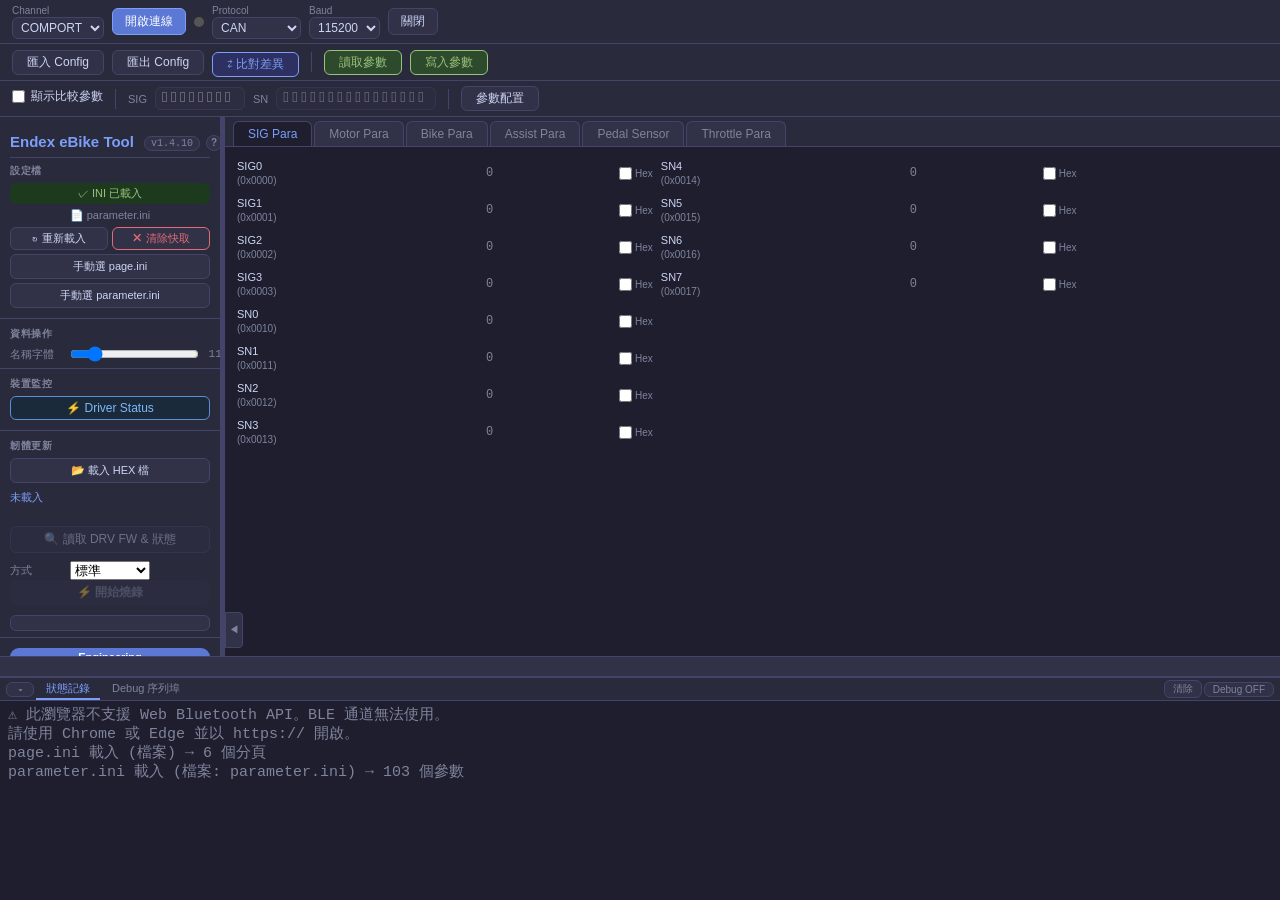
==== index.html @ d6d393eb "v1.4.10：狀態記錄區塊新增收合功能 狀態記錄／Debug 序列埠分頁列最左側新增收合按鈕，可收起整塊記錄區 （進度條 + log 內容）釋放主畫面參數列可視空間，只留 24px 分頁列； 收合狀" ====
<!DOCTYPE html>
<html lang="zh-TW">
<head>
  <meta charset="UTF-8">
  <meta name="viewport" content="width=device-width, initial-scale=1.0">
  <title>Endex eBike Tool</title>
  <link rel="stylesheet" href="style.css">
</head>
<body>

<!-- ── Top bar: serial connection ── -->
<header class="topbar">
  <div class="conn-panel">
    <label class="ctrl-label">Channel
      <select id="selChannel">
        <option value="comport" selected>COMPORT</option>
        <option value="ble">BLE</option>
      </select>
    </label>
    <button id="btnOpen" class="btn btn-primary">開啟連線</button>
    <span id="statusDot" class="status-dot" title="未連接"></span>
    <span id="bleInfo" class="ble-info" style="display:none"></span>

    <label class="ctrl-label">Protocol
      <select id="selProtocol">
        <option value="">-- 請選擇 --</option>
        <option value="UART">UART</option>
        <option value="CAN" selected>CAN</option>
      </select>
    </label>
    <!-- serial-only params: hidden when BLE channel is selected -->
    <div id="serialParams" style="display:contents">
      <label class="ctrl-label">Baud
        <select id="selBaudrate">
          <option value="9600">9600</option>
          <option value="115200" selected>115200</option>
          <option value="460800">460800</option>
        </select>
      </label>
      <label class="ctrl-label" style="display:none">Data
        <select id="selDataBits">
          <option value="8" selected>8</option>
        </select>
      </label>
      <label class="ctrl-label" style="display:none">Stop
        <select id="selStopBits">
          <option value="1" selected>1</option>
          <option value="2">2</option>
        </select>
      </label>
      <label class="ctrl-label" style="display:none">Parity
        <select id="selParity">
          <option value="none" selected>None</option>
          <option value="even">Even</option>
          <option value="odd">Odd</option>
        </select>
      </label>
    </div>
    <button id="btnClose" class="btn">關閉</button>
  </div>
</header>

<!-- ── Action bar ── -->
<div class="actionbar">
  <!-- 第一行 -->
  <div class="actionbar-row">
    <button id="btnImport" class="btn">匯入 Config</button>
    <button id="btnExport" class="btn">匯出 Config</button>
    <button id="btnDiff"   class="btn btn-diff">⇄ 比對差異</button>
    <div class="actionbar-sep"></div>
    <button id="btnRead"  class="btn btn-action">讀取參數</button>
    <button id="btnWrite" class="btn btn-action">寫入參數</button>
  </div>
  <!-- 第二行：工程欄位 -->
  <div class="actionbar-row" id="engSection">
    <div class="ab-para-wrap">
      <label class="chk-label ab-chk">
        <input type="checkbox" id="chkShowPara">
        <span id="showParaLabel">顯示比較參數</span>
      </label>
      <div id="showParaLegend" class="show-para-legend ab-legend-popup">
        <div class="legend-src-row">
          <span class="legend-item legend-para">■ 有勾 副 — 來自 paraList</span>
          <div class="src-row"><span class="src-key legend-para">副</span><span class="src-label">更新來源</span><span id="paraListSrc" class="src-val">—</span></div>
        </div>
        <div class="legend-src-row">
          <span class="legend-item legend-fallback">■ 無勾 主 — fallback hrList</span>
          <div class="src-row"><span class="src-key legend-fallback">主</span><span class="src-label">更新來源</span><span id="hrListSrc" class="src-val">—</span></div>
        </div>
      </div>
    </div>
    <div class="actionbar-sep"></div>
    <span class="ab-field-lbl">SIG</span>
    <input type="text" id="tboxSIG" class="ab-field-input" maxlength="8" spellcheck="false">
    <span class="ab-field-lbl">SN</span>
    <input type="text" id="tboxSN"  class="ab-field-input ab-sn" maxlength="16" spellcheck="false">
    <div class="actionbar-sep"></div>
    <button id="btnConfig" class="btn">參數配置</button>
  </div>
</div>

<!-- ── Main workspace ── -->
<div class="workspace">

  <!-- Sidebar -->
  <aside class="sidebar" id="sidebar">

    <section class="sb-section">
      <div class="app-title sb-app-title">Endex eBike Tool <span id="appVersion" class="version-badge"></span><a href="manual.html" target="_blank" class="manual-link" title="開啟操作說明書">?</a></div>
      <h4 class="sb-title">設定檔</h4>
      <div id="autoLoadStatus" class="auto-status">載入中...</div>
      <div id="paramIniName" class="ini-filename" title="目前載入的 parameter.ini 檔名"></div>
      <div class="btn-row">
        <button id="btnReloadIni"    class="btn btn-block-half" title="重新 fetch + 快取">↻ 重新載入</button>
        <button id="btnClearIniCache" class="btn btn-block-half btn-danger-sm" title="清除 localStorage 快取">✕ 清除快取</button>
      </div>
      <button id="btnLoadPageIni"  class="btn btn-block btn-sm-text">手動選 page.ini</button>
      <button id="btnLoadParamIni" class="btn btn-block btn-sm-text">手動選 parameter.ini</button>
    </section>

    <section class="sb-section">
      <h4 class="sb-title">資料操作</h4>
      <div class="field-row">
        <span class="field-lbl">名稱字體</span>
        <input type="range" id="rngParamFontSize" min="8" max="28" step="1" value="11">
        <span id="paramFontSizeVal" class="field-val">11px</span>
      </div>
    </section>

    <section class="sb-section">
      <h4 class="sb-title">裝置監控</h4>
      <button id="btnDriverStatus" class="btn btn-block btn-monitor" title="即時監控裝置狀態 (CAN only)">⚡ Driver Status</button>
    </section>

    <section class="sb-section" id="burnSection">
      <h4 class="sb-title">韌體更新</h4>
      <button id="btnLoadHex" class="btn btn-block btn-sm-text">📂 載入 HEX 檔</button>
      <div id="hexFileName" class="hex-filename">未載入</div>
      <div id="hexFileInfo" class="hex-fileinfo"></div>
      <button id="btnCheckFw" class="btn btn-block" disabled>🔍 讀取 DRV FW & 狀態</button>
      <div class="field-row">
        <span class="field-lbl">方式</span>
        <select id="selBurnMode">
          <option value="uart">標準</option>
          <option value="blecan">BLE-CAN</option>
        </select>
      </div>
      <div class="field-row" id="bleChunkRow" style="display:none">
        <span class="field-lbl">封包</span>
        <select id="selBleChunk">
          <option value="124" selected>124 bytes</option>
          <option value="248">248 bytes</option>
        </select>
      </div>
      <button id="btnBurn" class="btn btn-block btn-burn" disabled>⚡ 開始燒錄</button>
      <div class="burn-progress-wrap">
        <div id="burnProgressBar" class="burn-progress-fill"></div>
        <span id="burnProgressLabel" class="burn-progress-label"></span>
      </div>
    </section>


    <!-- Production fields — hidden by default (Ctrl+P to show) -->
    <section class="sb-section prod-section" id="prodSection" style="display:none">
      <h4 class="sb-title">生產資訊 (Ctrl+L 隱藏)</h4>
      <div class="field-row"><span class="field-lbl">Place</span>   <input type="text" id="tboxPlace"    maxlength="2"  spellcheck="false" placeholder="XX"></div>
      <div class="field-row"><span class="field-lbl">ToolNo</span>  <input type="text" id="tboxToolNo"   maxlength="2"  spellcheck="false" placeholder="XX"></div>
      <div class="field-row"><span class="field-lbl">Person</span>  <input type="text" id="tboxPerson"   maxlength="1"  spellcheck="false" placeholder="X"></div>
      <div class="field-row"><span class="field-lbl">Date</span>    <input type="text" id="tboxDate"     maxlength="6"  spellcheck="false" placeholder="YYMMDD"></div>
      <div class="field-row"><span class="field-lbl">SerialNo</span><input type="text" id="tboxSerialNo" maxlength="5"  spellcheck="false" placeholder="XXXXX"></div>
    </section>

    <div class="mode-badge" id="modeBadge">Engineering</div>

    <div class="sb-hint">
      Ctrl+E 工程模式<br>
      Ctrl+U 使用者模式<br>
      Ctrl+P 生產資訊<br>
      Ctrl+S 切換SIG編輯<br>
      Ctrl+D Debug模式<br>
    </div>
  </aside>
  <div class="sidebar-resizer" id="sidebarResizer"></div>
  <button id="btnSidebarToggle" class="sb-toggle" title="收合/展開側欄">◀</button>

  <!-- Tab / parameter area -->
  <main class="main-area">
    <div id="emptyHint" class="empty-hint">請先載入 page.ini 與 parameter.ini</div>
    <div id="tabControl" class="tab-control" style="display:none">
      <div id="tabBar"    class="tab-bar"></div>
      <div id="tabPanels" class="tab-panels"></div>
    </div>
  </main>

</div><!-- .workspace -->

<!-- ── Status bar ── -->
<footer class="statusbar">
  <div class="progress-track">
    <div id="progressBar" class="progress-fill"></div>
    <span id="progressLabel" class="progress-label"></span>
  </div>
  <!-- Status/Debug tab bar -->
  <div class="log-tabbar">
    <button id="btnLogToggle" class="btn-tiny" title="收合/展開狀態記錄區塊">▾</button>
    <button class="log-tab active" data-panel="statusLog">狀態記錄</button>
    <button class="log-tab" data-panel="debugPanel">Debug 序列埠</button>
    <span id="debugBadge" class="debug-badge" style="display:none">●</span>
    <span class="log-tab-spacer"></span>
    <button id="btnClearLog" class="btn-tiny" title="清除">清除</button>
    <button id="btnDebugToggle" class="btn-tiny debug-off" title="Ctrl+D">Debug OFF</button>
  </div>
  <!-- Status log -->
  <textarea id="statusLog"  class="status-log active-panel" readonly></textarea>
  <!-- Debug panel -->
  <div      id="debugPanel" class="status-log debug-panel" style="display:none">
    <div id="debugLog" class="debug-log"></div>
  </div>
</footer>

<!-- ══════════════════════════════════════════════════════
     SetBit modal
     ══════════════════════════════════════════════════════ -->
<div id="modalSetBit" class="modal-overlay" style="display:none">
  <div class="modal-box">
    <div class="modal-hdr">
      <span id="setbitTitle">位元設定</span>
      <button class="modal-x" data-close="modalSetBit">×</button>
    </div>
    <div class="modal-body">
      <div id="setbitGrid" class="setbit-grid"></div>
      <div id="setbitPreview" class="setbit-preview">HEX: 0000</div>
    </div>
    <div class="modal-ftr">
      <button id="btnSetbitOK"   class="btn btn-primary">確定</button>
      <button class="btn" data-close="modalSetBit">取消</button>
    </div>
  </div>
</div>

<!-- ══════════════════════════════════════════════════════
     Config editor modal
     ══════════════════════════════════════════════════════ -->
<div id="modalConfig" class="modal-overlay" style="display:none">
  <div class="modal-box modal-xl">
    <div class="modal-hdr">
      <span>參數配置 (parameter.ini)</span>
      <button class="modal-x" data-close="modalConfig">×</button>
    </div>
    <div class="modal-body">
      <div id="configTableWrap" class="cfg-table-wrap">
        <!-- Table injected by JS -->
      </div>
    </div>
    <div class="modal-ftr">
      <button id="btnConfigOK"  class="btn btn-primary">確定 &amp; 儲存</button>
      <button id="btnConfigDel" class="btn btn-danger" >刪除選取行</button>
      <button id="btnConfigAdd" class="btn"            >新增行</button>
      <button class="btn" data-close="modalConfig">取消</button>
    </div>
  </div>
</div>

<!-- ══════════════════════════════════════════════════════
     Diff modal
     ══════════════════════════════════════════════════════ -->
<div id="modalDiff" class="modal-overlay" style="display:none">
  <div class="modal-box modal-xl">
    <div class="modal-hdr">
      <span>比對差異</span>
      <button class="modal-x" data-close="modalDiff">×</button>
    </div>
    <div class="modal-body">
      <!-- Source selectors -->
      <div class="diff-src-row">
        <span class="diff-src-lbl">來源 A：</span>
        <select id="diffSrcA" class="diff-src-sel"></select>
        <span class="diff-vs-sep">vs</span>
        <span class="diff-src-lbl">來源 B：</span>
        <select id="diffSrcB" class="diff-src-sel"></select>
      </div>
      <!-- Summary bar -->
      <div id="diffSummary" class="diff-summary"></div>
      <!-- Filter buttons -->
      <div class="diff-filter-bar">
        <button class="diff-filter active" data-filter="all" >全部</button>
        <button class="diff-filter"        data-filter="diff">僅差異</button>
        <button class="diff-filter"        data-filter="same">僅相同</button>
        <button class="diff-filter"        data-filter="miss">缺少參數</button>
      </div>
      <!-- Table -->
      <div class="cfg-table-wrap" id="diffTableWrap"></div>
    </div>
    <div class="modal-ftr">
      <button id="btnDiffExport" class="btn btn-action">匯出差異報告 (.txt)</button>
      <button class="btn" data-close="modalDiff">關閉</button>
    </div>
  </div>
</div>

<!-- ══════════════════════════════════════════════════════
     Driver Status modal
     ══════════════════════════════════════════════════════ -->
<div id="modalDriverStatus" class="modal-overlay" style="display:none">
  <div class="modal-box modal-xl">
    <div class="modal-hdr">
      <span>Driver Status — 即時監控 <span class="drv-can-badge">CAN only</span></span>
      <div class="drv-hdr-ctrl">
        <label class="chk-label"><input type="checkbox" id="chkPushAssist"><span>助行</span></label>
        <label class="chk-label"><input type="checkbox" id="chkDrvLog"><span>Log 電流</span></label>
        <button id="btnDrvMonitor" class="btn btn-action">▶ 開始監控</button>
        <button class="modal-x" data-close="modalDriverStatus">×</button>
      </div>
    </div>
    <div class="modal-body drv-body">

      <!-- ── 即時數值 ── -->
      <div class="drv-metrics">
        <div class="drv-card"><div class="drv-lbl">Bike Speed</div>    <div id="drvBikeSpeed"     class="drv-val">—</div><div class="drv-unit">km/h</div></div>
        <div class="drv-card"><div class="drv-lbl">Drive Current</div>  <div id="drvDriveCurrent"  class="drv-val">—</div><div class="drv-unit">A</div></div>
        <div class="drv-card"><div class="drv-lbl">Drive Voltage</div>  <div id="drvDriveVoltage" class="drv-val">—</div><div class="drv-unit">V</div></div>
        <div class="drv-card"><div class="drv-lbl">Driver Temp</div>    <div id="drvDriverTemp"    class="drv-val">—</div><div class="drv-unit">°C</div></div>
        <div class="drv-card"><div class="drv-lbl">Motor Temp</div>     <div id="drvMotorTemp"     class="drv-val">—</div><div class="drv-unit">°C</div></div>
        <div class="drv-card"><div class="drv-lbl">Total Assist</div>   <div id="drvTotalAssist"   class="drv-val">—</div><div class="drv-unit">digit</div></div>
        <div class="drv-card"><div class="drv-lbl">Assist Level</div>   <div id="drvAssistLevel"   class="drv-val">—</div><div class="drv-unit">digit</div></div>
        <div class="drv-card"><div class="drv-lbl">Pedal Torque</div>   <div id="drvPedalTorque"   class="drv-val">—</div><div class="drv-unit">Nm</div></div>
        <div class="drv-card"><div class="drv-lbl">Pedal Cadence</div>  <div id="drvPedalCadence"  class="drv-val">—</div><div class="drv-unit">rpm</div></div>
        <div class="drv-card"><div class="drv-lbl">Pedal Power</div>    <div id="drvPedalPower"    class="drv-val">—</div><div class="drv-unit">W</div></div>
        <div class="drv-card"><div class="drv-lbl">Motor Ph.Curr</div>  <div id="drvMotorPhaseCurr" class="drv-val">—</div><div class="drv-unit">A</div></div>
        <div class="drv-card"><div class="drv-lbl">Single Trip</div>    <div id="drvSingleTrip"    class="drv-val">—</div><div class="drv-unit">km</div></div>
        <div class="drv-card"><div class="drv-lbl">Remain Dist</div>    <div id="drvRemainDist"    class="drv-val">—</div><div class="drv-unit">km</div></div>
      </div>

      <!-- ── 暫存器位元 ── -->
      <div class="drv-registers">

        <!-- Fault Register 12-bit -->
        <div class="drv-reg-box">
          <div class="drv-reg-title">Fault Register (12-bit)</div>
          <div id="drvFault">
            <div class="drv-bit-row"><span class="drv-bit-ind"></span><span>bit0  Over Current Protection</span></div>
            <div class="drv-bit-row"><span class="drv-bit-ind"></span><span>bit1  Over Voltage Protection</span></div>
            <div class="drv-bit-row"><span class="drv-bit-ind"></span><span>bit2  Under Voltage Protection</span></div>
            <div class="drv-bit-row"><span class="drv-bit-ind"></span><span>bit3  Opamp Error</span></div>
            <div class="drv-bit-row"><span class="drv-bit-ind"></span><span>bit4  Hall Connection Error</span></div>
            <div class="drv-bit-row"><span class="drv-bit-ind"></span><span>bit5  Phase Line Error</span></div>
            <div class="drv-bit-row"><span class="drv-bit-ind"></span><span>bit6  E-Lock Error</span></div>
            <div class="drv-bit-row"><span class="drv-bit-ind"></span><span>bit7  Cadence Sensor Error</span></div>
            <div class="drv-bit-row"><span class="drv-bit-ind"></span><span>bit8  Torque Sensor Error</span></div>
            <div class="drv-bit-row"><span class="drv-bit-ind"></span><span>bit9  Throttle Error</span></div>
            <div class="drv-bit-row"><span class="drv-bit-ind"></span><span>bit10 Hall Transition Error</span></div>
            <div class="drv-bit-row"><span class="drv-bit-ind"></span><span>bit11 Communication Error</span></div>
          </div>
        </div>

        <!-- DRV Register 5-bit -->
        <div class="drv-reg-box">
          <div class="drv-reg-title">DRV Register (5-bit)</div>
          <div id="drvDRV">
            <div class="drv-bit-row"><span class="drv-bit-ind"></span><span>bit0  Drive Over Temperature</span></div>
            <div class="drv-bit-row"><span class="drv-bit-ind"></span><span>bit1  Motor Over Temperature</span></div>
            <div class="drv-bit-row"><span class="drv-bit-ind"></span><span>bit2  Motor Stuck Error</span></div>
            <div class="drv-bit-row"><span class="drv-bit-ind"></span><span>bit3  Hub Lock Error</span></div>
            <div class="drv-bit-row"><span class="drv-bit-ind"></span><span>bit4  Wheel Sensor Error</span></div>
          </div>
        </div>

        <!-- Status Register 8-bit -->
        <div class="drv-reg-box">
          <div class="drv-reg-title">Drv Status Register (8-bit)</div>
          <div id="drvStatus">
            <div class="drv-bit-row"><span class="drv-bit-ind drv-ok"></span><span>bit0  Drive Initial (0=init 1=Ready)</span></div>
            <div class="drv-bit-row"><span class="drv-bit-ind drv-ok"></span><span>bit1  Motor (0=Stop 1=Running)</span></div>
            <div class="drv-bit-row"><span class="drv-bit-ind"></span><span>bit2  E-Lock (0=Unlock 1=Lock)</span></div>
            <div class="drv-bit-row"><span class="drv-bit-ind drv-ok"></span><span>bit3  Push Assist (0=Off 1=On)</span></div>
            <div class="drv-bit-row"><span class="drv-bit-ind"></span><span>bit4  Lock (0=Unlock 1=Lock)</span></div>
            <div class="drv-bit-row"><span class="drv-bit-ind"></span><span>bit5  Battery Lock (0=Unlock 1=Lock)</span></div>
            <div class="drv-bit-row"><span class="drv-bit-ind drv-ok"></span><span>bit6  Boost (0=Off 1=On)</span></div>
            <div class="drv-bit-row"><span class="drv-bit-ind"></span><span>bit7  Driver Reduction (0=Normal 1=Reduction)</span></div>
          </div>
        </div>

        <!-- Peripheral Register 8-bit -->
        <div class="drv-reg-box">
          <div class="drv-reg-title">Drv Peripheral Register (8-bit)</div>
          <div id="drvPepherial">
            <div class="drv-bit-row"><span class="drv-bit-ind drv-ok"></span><span>bit0  Head Light (0=Off 1=On)</span></div>
            <div class="drv-bit-row"><span class="drv-bit-ind drv-ok"></span><span>bit1  Rear Light (0=Off 1=On)</span></div>
            <div class="drv-bit-row"><span class="drv-bit-ind drv-ok"></span><span>bit2  DR Light (0=Off 1=On)</span></div>
            <div class="drv-bit-row"><span class="drv-bit-ind drv-ok"></span><span>bit3  Break Light (0=Off 1=On)</span></div>
            <div class="drv-bit-row"><span class="drv-bit-ind"></span><span>bit4  —</span></div>
            <div class="drv-bit-row"><span class="drv-bit-ind"></span><span>bit5  Brake (0=Off 1=On)</span></div>
            <div class="drv-bit-row"><span class="drv-bit-ind"></span><span>bit6  —</span></div>
            <div class="drv-bit-row"><span class="drv-bit-ind"></span><span>bit7  Kick Stand (0=Up 1=Down)</span></div>
          </div>
        </div>

      </div><!-- .drv-registers -->
    </div><!-- .modal-body -->
    <div class="modal-ftr">
      <button id="btnDrvLogExport" class="btn btn-action" disabled>⬇ 下載電流 Log (.csv)</button>
      <span id="drvLogCount" class="drv-log-count">0 筆</span>
      <button class="btn" data-close="modalDriverStatus">關閉</button>
    </div>
  </div>
</div>

<div id="sidebarBackdrop" class="sidebar-backdrop"></div>

<script src="js/ini.js"></script>
<script src="js/protocol.js"></script>
<script src="js/serial.js"></script>
<script src="js/ble.js"></script>
<script src="js/ui.js"></script>
<script src="js/app.js"></script>
</body>
</html>
---- style.css ----
/* ── Reset & variables ── */
*, *::before, *::after { box-sizing: border-box; margin: 0; padding: 0; }

:root {
  --bg:        #1e1e2e;
  --bg2:       #2a2a3d;
  --bg3:       #313148;
  --border:    #44446a;
  --accent:    #7c9ef8;
  --accent2:   #5b78d4;
  --danger:    #e06c75;
  --success:   #98c379;
  --warn:      #e5c07b;
  --text:      #cdd6f4;
  --text-dim:  #7f849c;
  --setbit-bg: #252538;
  --radius:    6px;
  --font:      'Segoe UI', 'Microsoft JhengHei', sans-serif;
  --mono:      'Consolas', 'Courier New', monospace;
  --top-h:     44px;
  --action-h:  72px;   /* actionbar: 2 rows × 36px */
  --side-w:    220px;
  --status-h:  220px;
  --param-font-size: 11px;
}

html, body { height: 100%; overflow: hidden; }
body {
  font-family: var(--font);
  font-size: 13px;
  background: var(--bg);
  color: var(--text);
  display: flex;
  flex-direction: column;
}

/* ── Topbar ── */
.topbar {
  height: var(--top-h);
  background: var(--bg2);
  border-bottom: 1px solid var(--border);
  display: flex;
  align-items: center;
  justify-content: space-between;
  padding: 0 12px;
  flex-shrink: 0;
  gap: 8px;
  overflow-x: auto;
}
.conn-panel {
  display: flex;
  align-items: center;
  gap: 8px;
  flex-wrap: nowrap;
}
.ctrl-label {
  display: flex;
  flex-direction: column;
  font-size: 10px;
  color: var(--text-dim);
  line-height: 1.2;
}
.ctrl-label select {
  background: var(--bg3);
  color: var(--text);
  border: 1px solid var(--border);
  border-radius: var(--radius);
  padding: 2px 4px;
  font-size: 12px;
  cursor: pointer;
}
.version-badge {
  font-size: 10px;
  font-weight: 400;
  color: var(--text-dim);
  background: var(--bg3);
  border: 1px solid var(--border);
  border-radius: 8px;
  padding: 1px 6px;
  vertical-align: middle;
  margin-left: 6px;
  font-family: var(--mono);
}
.app-title {
  font-size: 15px;
  font-weight: 600;
  color: var(--accent);
  white-space: nowrap;
  padding-right: 8px;
}
.sb-app-title {
  padding: 2px 0 6px;
  text-align: center;
  border-bottom: 1px solid var(--border);
  margin-bottom: 6px;
}
.manual-link {
  display: inline-flex;
  align-items: center;
  justify-content: center;
  width: 16px;
  height: 16px;
  border-radius: 50%;
  background: var(--bg3);
  border: 1px solid var(--border);
  color: var(--text-dim);
  font-size: 10px;
  font-weight: 700;
  text-decoration: none;
  margin-left: 6px;
  vertical-align: middle;
  line-height: 1;
  transition: background .15s, color .15s;
}
.manual-link:hover {
  background: var(--accent2);
  border-color: var(--accent);
  color: #fff;
}
.status-dot {
  width: 10px; height: 10px;
  border-radius: 50%;
  background: #555;
  flex-shrink: 0;
  transition: background .3s;
}
.status-dot.connected    { background: var(--success); }
.status-dot.disconnected { background: var(--danger); }
.ble-info {
  font-size: 11px;
  color: var(--success);
  background: rgba(152, 195, 121, 0.10);
  border: 1px solid rgba(152, 195, 121, 0.30);
  border-radius: 4px;
  padding: 1px 7px;
  white-space: nowrap;
  font-family: var(--mono);
  letter-spacing: 0.02em;
}

/* ── Action bar ── */
.actionbar {
  background: var(--bg2);
  border-bottom: 1px solid var(--border);
  display: flex;
  flex-direction: column;
  flex-shrink: 0;
}
.actionbar-row {
  height: 36px;
  display: flex;
  align-items: center;
  padding: 0 12px;
  gap: 8px;
  flex-shrink: 0;
}
.actionbar-row + .actionbar-row {
  border-top: 1px solid var(--border);
}
.actionbar .btn { padding: 3px 14px; font-size: 12px; }
.ab-field-lbl {
  font-size: 11px;
  color: var(--text-dim);
  flex-shrink: 0;
}
.ab-field-input {
  background: var(--bg3);
  border: 1px solid var(--border);
  color: #ffffff;
  border-radius: var(--radius);
  padding: 2px 6px;
  font-family: var(--mono);
  font-size: 15px;
  width: 90px;
}
.ab-field-input.ab-sn { width: 160px; }
.ab-field-input:focus { outline: none; border-color: var(--accent); }
.ab-field-input:disabled { opacity: .4; }
.actionbar-sep {
  width: 1px;
  height: 20px;
  background: var(--border);
  flex-shrink: 0;
  margin: 0 4px;
}

/* 顯示比較參數 — actionbar 內的 checkbox + 懸停 popup */
.ab-para-wrap {
  position: relative;
  display: flex;
  align-items: center;
}
.ab-chk { margin: 0; font-size: 12px; }
.ab-legend-popup {
  position: absolute;
  top: calc(100% + 4px);
  left: 0;
  z-index: 50;
  margin: 0;
  white-space: nowrap;
  box-shadow: 0 4px 16px rgba(0,0,0,.4);
  opacity: 0;
  visibility: hidden;
  pointer-events: none;
  transition: opacity 0.18s ease, visibility 0.18s ease;
}
.ab-para-wrap:hover .ab-legend-popup,
.ab-para-wrap:focus-within .ab-legend-popup {
  opacity: 1;
  visibility: visible;
  pointer-events: auto;
}

/* ── Workspace ── */
.workspace {
  display: flex;
  flex: 1;
  overflow: hidden;
}

/* ── Sidebar ── */
.sidebar {
  width: var(--side-w);
  min-width: 140px;
  max-width: 480px;
  flex-shrink: 0;
  background: var(--bg2);
  overflow-y: auto;
  padding: 8px 0;
  display: flex;
  flex-direction: column;
  gap: 2px;
}
.sidebar-resizer {
  width: 5px;
  flex-shrink: 0;
  background: var(--border);
  cursor: col-resize;
  touch-action: none;
  transition: background .15s;
  position: relative;
}
.sidebar-resizer::after {
  content: '';
  position: absolute;
  inset: 0 -6px;
}
.sidebar-resizer:hover,
.sidebar-resizer.resizing {
  background: var(--accent);
}
.sidebar--collapsed {
  width: 0 !important;
  min-width: 0;
  overflow: hidden;
}
.sb-toggle {
  position: fixed;  /* left 由 JS 動態設定（桌機跟隨 sidebar 寬度） */
  top: auto;
  bottom: calc(var(--status-h) + 24px + 8px);  /* 緊貼 statusbar 上方 */
  width: 18px;
  height: 36px;
  background: var(--bg3);
  border: 1px solid var(--border);
  color: var(--text-dim);
  border-radius: 0 4px 4px 0;
  cursor: pointer;
  font-size: 10px;
  display: flex;
  align-items: center;
  justify-content: center;
  z-index: 10;
  padding: 0;
}
body.log-collapsed .sb-toggle {
  bottom: calc(24px + 8px);  /* 狀態記錄收合時，statusbar 只剩 24px */
}
.sb-toggle:hover { color: var(--accent); }
.sb-section {
  padding: 6px 10px;
  border-bottom: 1px solid var(--border);
}
.sb-title {
  font-size: 10px;
  text-transform: uppercase;
  letter-spacing: .06em;
  color: var(--text-dim);
  margin-bottom: 5px;
}
.chk-label {
  display: flex;
  align-items: center;
  gap: 6px;
  margin-bottom: 5px;
  cursor: pointer;
  font-size: 12px;
}
.field-row {
  display: flex;
  align-items: center;
  gap: 4px;
  margin-top: 4px;
}
.field-lbl {
  font-size: 11px;
  color: var(--text-dim);
  width: 56px;
  flex-shrink: 0;
}
.field-row input {
  flex: 1;
  background: var(--bg3);
  border: 1px solid var(--border);
  color: var(--text);
  border-radius: var(--radius);
  padding: 2px 5px;
  font-family: var(--mono);
  font-size: 12px;
}
.field-row input:focus { outline: none; border-color: var(--accent); }
.field-row input:disabled { opacity: .4; }
.field-row input[type="range"] {
  background: none;
  border: none;
  padding: 0;
  cursor: pointer;
}
.field-val {
  font-family: var(--mono);
  font-size: 11px;
  color: var(--text-dim);
  width: 32px;
  text-align: right;
  flex-shrink: 0;
}

.mode-badge {
  margin: 8px 10px 0;
  padding: 3px 8px;
  border-radius: 12px;
  font-size: 11px;
  font-weight: 600;
  text-align: center;
  background: var(--accent2);
  color: #fff;
}
.mode-badge.user-mode { background: #6b8fa3; }

.sb-hint {
  padding: 6px 10px;
  font-size: 10px;
  color: var(--text-dim);
  line-height: 1.7;
}

/* ── Main area ── */
.main-area {
  flex: 1;
  overflow: hidden;
  display: flex;
  flex-direction: column;
}
.empty-hint {
  flex: 1;
  display: flex;
  align-items: center;
  justify-content: center;
  color: var(--text-dim);
  font-size: 15px;
}

/* ── Tab control ── */
.tab-control { display: flex; flex-direction: column; flex: 1; overflow: hidden; }
.tab-bar {
  display: flex;
  flex-wrap: nowrap;
  overflow-x: auto;
  background: var(--bg2);
  border-bottom: 1px solid var(--border);
  flex-shrink: 0;
  padding: 4px 8px 0;
  gap: 2px;
}
.tab-btn {
  background: var(--bg3);
  border: 1px solid var(--border);
  border-bottom: none;
  color: var(--text-dim);
  padding: 5px 14px;
  border-radius: var(--radius) var(--radius) 0 0;
  cursor: pointer;
  font-size: 12px;
  white-space: nowrap;
  transition: background .15s, color .15s;
}
.tab-btn:hover  { background: var(--bg); color: var(--text); }
.tab-btn.active { background: var(--bg); color: var(--accent); border-bottom-color: var(--bg); }

.tab-panels { flex: 1; overflow: auto; background: var(--bg); }
.tab-panel   { display: none; padding: 8px; }
.tab-panel.active { display: flex; flex-wrap: wrap; align-content: flex-start; gap: 0 0; }

/* ── Parameter row ── */
.param-col {
  display: flex;
  flex-direction: column;
  gap: 1px;
  min-width: 410px;
  flex-shrink: 0;
}
.param-row {
  display: flex;
  align-items: center;
  padding: 2px 4px;
  border-radius: 3px;
  gap: 4px;
  min-height: 36px;
}
.param-row:hover { background: var(--bg3); }

.param-name {
  width: 240px;
  flex-shrink: 0;
  cursor: default;
  display: flex;
  flex-direction: column;
  justify-content: center;
  overflow: hidden;
}
.param-name-text {
  font-size: var(--param-font-size);
  overflow: hidden;
  text-overflow: ellipsis;
  white-space: nowrap;
  line-height: 1.3;
}
.param-addr {
  font-size: calc(var(--param-font-size) - 1px);
  color: var(--text-dim);
  white-space: nowrap;
  line-height: 1.3;
}
.param-name.setbit-name { cursor: pointer; }
.param-name.setbit-name .param-name-text {
  color: var(--accent);
  text-decoration: underline dotted;
}
.param-name.setbit-name:hover .param-name-text { color: #fff; }

.param-val-wrap {
  width: 60px;
  flex-shrink: 0;
}
.param-val-wrap input[type="text"] {
  width: 100%;
  background: var(--bg2);
  border: 1px solid var(--border);
  color: var(--text);
  border-radius: var(--radius);
  padding: 1px 5px;
  font-family: var(--mono);
  font-size: 16px;
}
.param-val-wrap input[type="text"]:focus { outline: none; border-color: var(--accent); }
.param-val-wrap input[type="text"].out-of-range { border-color: var(--danger); }

/* showPara 來源標記 */
.val-from-para     { color: var(--accent) !important; }
.val-from-fallback { color: var(--text-dim) !important; }

.show-para-legend {
  display: flex;
  flex-direction: column;
  gap: 2px;
  margin-bottom: 6px;
  padding: 4px 6px;
  background: var(--bg3);
  border-radius: var(--radius);
  border: 1px solid var(--border);
}
.legend-item {
  font-size: 11px;
  line-height: 1.4;
}
.legend-para     { color: var(--accent); }
.legend-fallback { color: var(--text-dim); }
.legend-src-row {
  display: flex;
  flex-direction: column;
  gap: 1px;
  margin-bottom: 3px;
}
.legend-src-row:last-child { margin-bottom: 0; }
.src-row {
  display: flex;
  align-items: center;
  gap: 4px;
  font-size: 11px;
  padding-left: 10px;
}
.src-key   { font-weight: 700; width: 14px; flex-shrink: 0; }
.src-label { color: var(--text-dim); flex-shrink: 0; }
.src-val   { color: var(--text); }
.param-val-wrap span.readonly-val {
  display: block;
  font-family: var(--mono);
  font-size: 12px;
  padding: 1px 5px;
  color: var(--text-dim);
}

.param-unit {
  width: 70px;
  font-size: 11px;
  color: var(--text-dim);
  overflow: hidden;
  text-overflow: ellipsis;
  flex-shrink: 0;
}
.hex-chk-wrap {
  display: flex;
  align-items: center;
  gap: 3px;
  font-size: 10px;
  color: var(--text-dim);
  white-space: nowrap;
}
.hex-chk-wrap input[type="checkbox"] { cursor: pointer; }

/* ── Buttons ── */
.btn {
  background: var(--bg3);
  border: 1px solid var(--border);
  color: var(--text);
  border-radius: var(--radius);
  padding: 4px 12px;
  font-size: 12px;
  cursor: pointer;
  transition: background .15s;
  white-space: nowrap;
}
.btn:hover     { background: var(--border); }
.btn:disabled  { opacity: .4; cursor: not-allowed; }
.btn-primary   { background: var(--accent2); border-color: var(--accent); color: #fff; }
.btn-primary:hover { background: var(--accent); }
.btn-danger    { background: #7a3040; border-color: var(--danger); color: var(--danger); }
.btn-danger:hover  { background: var(--danger); color: #fff; }
.btn-action    { background: #2d4a2d; border-color: var(--success); color: var(--success); }
.btn-action:hover  { background: var(--success); color: #111; }
.btn-block     { width: 100%; margin-bottom: 4px; }

/* ── Status bar ── */
.statusbar {
  height: calc(var(--status-h) + 24px);  /* +24px for log-tabbar */
  background: var(--bg2);
  border-top: 1px solid var(--border);
  display: flex;
  flex-direction: column;
  flex-shrink: 0;
}
.statusbar.collapsed {
  height: 24px;  /* 只留 log-tabbar */
}
.statusbar.collapsed .progress-track,
.statusbar.collapsed .status-log {
  display: none;
}
.progress-track {
  height: 20px;
  background: var(--bg3);
  position: relative;
  overflow: hidden;
  border-bottom: 1px solid var(--border);
}
.progress-fill {
  height: 100%;
  width: 0%;
  background: var(--accent2);
  transition: width .15s ease;
}
.progress-label {
  position: absolute;
  inset: 0;
  display: flex;
  align-items: center;
  justify-content: center;
  font-size: 11px;
  color: #fff;
  pointer-events: none;
}
.status-log {
  flex: 1;
  background: var(--bg);
  color: var(--text-dim);
  border: none;
  resize: none;
  padding: 4px 8px;
  font-family: var(--mono);
  font-size: 15px;
  outline: none;
}

/* ── Modal ── */
.modal-overlay {
  position: fixed; inset: 0;
  background: rgba(0,0,0,.65);
  display: flex;
  align-items: center;
  justify-content: center;
  z-index: 1000;
}
.modal-box {
  background: var(--bg2);
  border: 1px solid var(--border);
  border-radius: var(--radius);
  min-width: 340px;
  max-width: 96vw;
  max-height: 90vh;
  display: flex;
  flex-direction: column;
  box-shadow: 0 8px 32px rgba(0,0,0,.5);
}
.modal-xl { width: min(1200px, 95vw); }
.modal-hdr {
  display: flex;
  align-items: center;
  justify-content: space-between;
  padding: 10px 14px;
  border-bottom: 1px solid var(--border);
  font-weight: 600;
}
.modal-x {
  background: none;
  border: none;
  color: var(--text-dim);
  font-size: 18px;
  cursor: pointer;
  line-height: 1;
  padding: 0 4px;
}
.modal-x:hover { color: var(--danger); }
.modal-body {
  flex: 1;
  overflow: auto;
  padding: 12px 14px;
}
.modal-ftr {
  display: flex;
  gap: 8px;
  padding: 10px 14px;
  border-top: 1px solid var(--border);
  justify-content: flex-end;
}

/* ── SetBit modal ── */
.setbit-grid {
  display: grid;
  grid-template-columns: repeat(2, 1fr);
  gap: 4px 16px;
}
.setbit-row {
  display: flex;
  align-items: center;
  gap: 8px;
  padding: 2px 4px;
  border-radius: 3px;
}
.setbit-row:hover { background: var(--bg3); }
.setbit-row input[type="checkbox"] { cursor: pointer; width: 14px; height: 14px; }
.setbit-row label {
  font-size: 12px;
  font-family: var(--mono);
  cursor: pointer;
  flex: 1;
}
.setbit-preview {
  margin-top: 10px;
  text-align: center;
  font-family: var(--mono);
  font-size: 13px;
  color: var(--accent);
  padding: 4px;
  background: var(--bg3);
  border-radius: var(--radius);
}

/* ── Config editor table ── */
.cfg-table-wrap { overflow: auto; }
.cfg-table {
  border-collapse: collapse;
  font-size: 12px;
  white-space: nowrap;
  width: 100%;
}
.cfg-table th {
  background: var(--bg3);
  border: 1px solid var(--border);
  padding: 5px 8px;
  text-align: left;
  position: sticky;
  top: 0;
  z-index: 1;
  font-size: 11px;
  color: var(--text-dim);
  text-transform: uppercase;
  letter-spacing: .04em;
}
.cfg-table td {
  border: 1px solid var(--border);
  padding: 2px 2px;
}
.cfg-table tr:hover td { background: var(--bg3); }
.cfg-table tr.selected td { background: #2d3a5a; }
.cfg-table td input {
  background: transparent;
  border: none;
  color: var(--text);
  font-family: var(--mono);
  font-size: 12px;
  width: 100%;
  padding: 1px 5px;
  outline: none;
}
.cfg-table td input:focus {
  background: var(--bg3);
  border-radius: 2px;
}
.cfg-table td input.err { background: #5a1a1a; color: var(--danger); }
.cfg-table td.readonly-col { color: var(--text-dim); padding: 3px 8px; }

/* ── Diff feature ── */
.btn-diff {
  background: #2d3060;
  border-color: #7c9ef8;
  color: #7c9ef8;
  margin-top: 4px;
}
.btn-diff:hover { background: #3a3e8a; color: #fff; }

/* diff source selectors */
.diff-src-row {
  display: flex;
  align-items: center;
  gap: 8px;
  padding: 8px 10px;
  background: var(--bg3);
  border-radius: var(--radius);
  margin-bottom: 10px;
}
.diff-src-lbl { color: var(--text-dim); font-size: 12px; white-space: nowrap; }
.diff-src-sel {
  flex: 1;
  background: var(--bg2);
  color: var(--text);
  border: 1px solid var(--border);
  border-radius: var(--radius);
  padding: 4px 8px;
  font-size: 12px;
  font-family: var(--font);
  cursor: pointer;
}
.diff-src-sel:focus { outline: none; border-color: var(--accent); }
.diff-src-sel option:disabled { color: var(--text-dim); }
.diff-vs-sep {
  color: var(--accent);
  font-weight: bold;
  font-size: 13px;
  padding: 0 4px;
}

.diff-summary {
  display: flex;
  gap: 16px;
  padding: 8px 0 10px;
  font-size: 13px;
  flex-wrap: wrap;
}
.diff-chip {
  padding: 3px 12px;
  border-radius: 12px;
  font-weight: 600;
  font-size: 12px;
}
.diff-chip.diff { background: #4a1a1a; color: var(--danger); }
.diff-chip.same { background: #1a3a1a; color: var(--success); }
.diff-chip.miss { background: #3a2e0a; color: var(--warn); }
.diff-chip.total{ background: var(--bg3); color: var(--text); }

.diff-filter-bar {
  display: flex;
  gap: 6px;
  margin-bottom: 8px;
}
.diff-filter {
  background: var(--bg3);
  border: 1px solid var(--border);
  color: var(--text-dim);
  border-radius: var(--radius);
  padding: 3px 12px;
  font-size: 11px;
  cursor: pointer;
}
.diff-filter:hover  { background: var(--border); color: var(--text); }
.diff-filter.active { background: var(--accent2); border-color: var(--accent); color: #fff; }

/* diff table extends cfg-table */
.diff-table tr.row-diff td { background: #2a1010; }
.diff-table tr.row-same td { background: transparent; }
.diff-table tr.row-miss td { background: #2a1e00; color: var(--warn); }
.diff-table tr.row-diff:hover td { background: #3a1414; }
.diff-table tr.row-same:hover td { background: var(--bg3); }
.diff-table .col-diff-val { color: var(--danger); font-weight: 600; }
.diff-table .col-same-val { color: var(--success); }
.diff-table .col-delta    { font-family: var(--mono); font-size: 11px; }
.diff-table .col-delta.pos { color: #e5c07b; }
.diff-table .col-delta.neg { color: #61afef; }

/* ── Driver Status button ── */
.btn-monitor { background: #1a2a3a; border-color: #5b8fd4; color: #7cb8f8; }
.btn-monitor:hover { background: #253a50; color: #a8d4ff; }

/* ── Driver Status modal ── */
.drv-can-badge {
  font-size: 10px; font-weight: 400; font-family: var(--mono);
  background: #2a1a3a; color: #b07af8; border: 1px solid #7a4ab8;
  border-radius: 8px; padding: 1px 7px; margin-left: 8px; vertical-align: middle;
}
.drv-hdr-ctrl { display: flex; align-items: center; gap: 10px; }

.drv-body { display: flex; flex-direction: column; gap: 10px; overflow-y: auto; max-height: calc(90vh - 120px); }

/* Metrics grid */
.drv-metrics {
  display: grid;
  grid-template-columns: repeat(auto-fill, minmax(110px, 1fr));
  gap: 6px;
}
.drv-card {
  background: var(--bg3); border: 1px solid var(--border);
  border-radius: var(--radius); padding: 8px 10px; text-align: center;
}
.drv-lbl  { font-size: 10px; color: var(--text-dim); margin-bottom: 2px; }
.drv-val  { font-size: 18px; font-family: var(--mono); font-weight: bold; color: var(--accent); line-height: 1.2; }
.drv-unit { font-size: 10px; color: var(--text-dim); margin-top: 2px; }

/* Register bit panels */
.drv-registers { display: grid; grid-template-columns: 1fr 1fr; gap: 8px; }
.drv-reg-box {
  background: var(--bg3); border: 1px solid var(--border);
  border-radius: var(--radius); padding: 8px 10px;
}
.drv-reg-title {
  font-size: 11px; font-weight: bold; color: var(--accent);
  border-bottom: 1px solid var(--border); padding-bottom: 4px; margin-bottom: 6px;
}
.drv-bit-row {
  display: flex; align-items: center; gap: 8px;
  padding: 2px 0; font-size: 11px; font-family: var(--mono); color: var(--text-dim);
}
.drv-bit-ind {
  width: 10px; height: 10px; border-radius: 50%; flex-shrink: 0;
  background: var(--bg2); border: 1px solid var(--border);
  transition: background 0.15s, box-shadow 0.15s;
}
/* Fault / DRV: red when bit = 1 */
#drvFault .drv-bit-ind.on,
#drvDRV   .drv-bit-ind.on {
  background: var(--danger);
  box-shadow: 0 0 5px rgba(224,108,117,0.6);
  border-color: var(--danger);
}
/* Status / Peripheral default: accent when on */
#drvStatus   .drv-bit-ind.on,
#drvPepherial .drv-bit-ind.on {
  background: var(--accent);
  box-shadow: 0 0 5px rgba(124,158,248,0.5);
  border-color: var(--accent);
}
/* drv-ok bits use green */
#drvStatus .drv-bit-ind.drv-ok.on,
#drvPepherial .drv-bit-ind.drv-ok.on {
  background: var(--success);
  box-shadow: 0 0 5px rgba(152,195,121,0.6);
  border-color: var(--success);
}

.drv-log-count {
  font-size: 12px;
  font-family: var(--mono);
  color: var(--text-dim);
  margin-right: auto;
}

/* ── Auto-load status ── */
.auto-status {
  font-size: 11px;
  padding: 3px 6px;
  border-radius: var(--radius);
  margin-bottom: 5px;
  text-align: center;
}
.auto-status.ok   { background: #1e3a1e; color: var(--success); }
.auto-status.warn { background: #3a2a10; color: var(--warn); }

.ini-filename {
  font-size: 11px;
  padding: 0 2px;
  margin-bottom: 5px;
  text-align: center;
  color: var(--text-dim);
  overflow: hidden;
  text-overflow: ellipsis;
  white-space: nowrap;
}

.btn-row {
  display: flex;
  gap: 4px;
  margin-bottom: 4px;
}
.btn-block-half {
  flex: 1;
  padding: 3px 6px;
  font-size: 11px;
}
.btn-danger-sm {
  border-color: var(--danger);
  color: var(--danger);
}
.btn-danger-sm:hover { background: var(--danger); color: #111; }
.btn-sm-text { font-size: 11px; }

/* ── Mobile (≤ 768px) ── */
@media (max-width: 768px) {
  :root { --status-h: 120px; }

  /* Action bar: 每行改為水平捲動，避免右側被裁 */
  .actionbar-row {
    overflow-x: auto;
    overflow-y: hidden;
    -webkit-overflow-scrolling: touch;
    scrollbar-width: none;       /* Firefox */
  }
  .actionbar-row::-webkit-scrollbar { display: none; }  /* Chrome/Safari */
  .actionbar .btn { padding: 4px 10px; }

  /* Sidebar: slide-in overlay drawer (actionbar 以下、statusbar 以上) */
  .sidebar {
    position: fixed;
    top: calc(var(--top-h) + var(--action-h));
    left: 0;
    bottom: calc(var(--status-h) + 24px);  /* 讓出 statusbar 空間 */
    z-index: 300;
    min-width: 0 !important;
    max-width: none;
    width: min(82vw, 300px) !important;
    overflow-y: auto;
    overflow-x: hidden;
    transition: transform 0.25s ease;
    transform: translateX(0);
  }
  .sidebar--collapsed {
    transform: translateX(-100%) !important;
    width: min(82vw, 300px) !important;  /* override base width:0 */
    overflow-y: hidden !important;
  }

  /* Resizer: 手機版隱藏拖拉條 */
  .sidebar-resizer {
    width: 0;
    background: transparent !important;
    cursor: default;
    pointer-events: none;
  }
  .sidebar-resizer:hover,
  .sidebar-resizer.resizing { background: transparent !important; }

  /* Floating toggle button — 已移至 resizer 外部，直接 position:fixed */
  .sb-toggle {
    left: 0 !important;  /* 蓋過 JS inline style */
    z-index: 301;
    width: 40px;
    height: 56px;
    font-size: 16px;
    border-radius: 0 8px 8px 0;
    box-shadow: 2px 2px 10px rgba(0,0,0,.6);
    opacity: 0.45;
  }
  .sb-toggle:hover,
  .sb-toggle:active { opacity: 1; }

  /* Sidebar backdrop */
  .sidebar-backdrop {
    display: none;
    position: fixed;
    top: calc(var(--top-h) + var(--action-h));
    left: 0;
    right: 0;
    bottom: calc(var(--status-h) + 24px);
    background: rgba(0,0,0,.55);
    z-index: 299;
  }
  .sidebar-backdrop.active { display: block; }

  /* Status bar: shorter */
  .statusbar { height: calc(120px + 24px); }

  /* Tab bar: 加高，方便觸控 */
  .tab-bar { padding: 6px 8px 0; gap: 4px; }
  .tab-btn  { padding: 10px 16px; font-size: 14px; }

  /* 參數列: 加高，方便觸控 */
  .param-row { min-height: 48px; padding: 4px 6px; }
  .param-val-wrap input[type="text"] { font-size: 14px; padding: 3px 6px; }
  .param-name-text { font-size: 13px; }
  .param-addr     { font-size: 12px; }
  .param-unit { font-size: 13px; }
  .hex-chk-wrap { font-size: 12px; gap: 4px; }
  .hex-chk-wrap input[type="checkbox"] { width: 16px; height: 16px; }

  /* Parameter columns */
  .param-col  { min-width: 340px; }
  .param-name { width: 190px; }

  /* Modals: full viewport width */
  .modal-box  { max-width: 99vw; max-height: 95vh; }
  .modal-xl   { width: 99vw; }
  .modal-body { padding: 8px; }
  .modal-ftr  { flex-wrap: wrap; gap: 6px; padding: 8px 10px; }

  /* Driver Status: single-column register panels */
  .drv-registers { grid-template-columns: 1fr; }
  .drv-metrics   { grid-template-columns: repeat(auto-fill, minmax(90px, 1fr)); }
}

/* scrollbar */
::-webkit-scrollbar { width: 6px; height: 6px; }
::-webkit-scrollbar-track { background: var(--bg2); }
::-webkit-scrollbar-thumb { background: var(--border); border-radius: 3px; }
::-webkit-scrollbar-thumb:hover { background: #66669a; }

/* ── Log / Debug tab bar ── */
.log-tabbar {
  display: flex;
  align-items: center;
  background: var(--bg2);
  border-top: 1px solid var(--border);
  border-bottom: 1px solid var(--border);
  height: 24px;
  padding: 0 6px;
  gap: 2px;
  flex-shrink: 0;
}
.log-tab {
  background: none;
  border: none;
  color: var(--text-dim);
  font-size: 11px;
  padding: 2px 10px;
  cursor: pointer;
  border-bottom: 2px solid transparent;
  transition: color .15s;
}
.log-tab:hover  { color: var(--text); }
.log-tab.active { color: var(--accent); border-bottom-color: var(--accent); }
.log-tab-spacer { flex: 1; }

.debug-badge {
  font-size: 10px;
  color: var(--danger);
  animation: blink 1s infinite;
}
@keyframes blink { 0%,100%{opacity:1} 50%{opacity:0} }

.btn-tiny {
  background: var(--bg3);
  border: 1px solid var(--border);
  color: var(--text-dim);
  border-radius: var(--radius);
  padding: 1px 8px;
  font-size: 10px;
  cursor: pointer;
}
.btn-tiny:hover { background: var(--border); color: var(--text); }
.btn-tiny.debug-on  { border-color: var(--success); color: var(--success); }
.btn-tiny.debug-off { border-color: var(--border);  color: var(--text-dim); }
#btnLogToggle { min-width: 28px; text-align: center; }

/* ── Debug panel ── */
.debug-panel {
  overflow-y: auto;
  padding: 4px 6px;
}
.debug-log {
  display: flex;
  flex-direction: column;
  gap: 1px;
  font-family: var(--mono);
  font-size: 11px;
}
.debug-row {
  display: flex;
  align-items: baseline;
  gap: 8px;
  padding: 1px 2px;
  border-radius: 2px;
  line-height: 1.5;
}
.debug-row:hover { background: var(--bg3); }
.debug-ts   { color: var(--text-dim); width: 90px; flex-shrink: 0; font-size: 10px; }
.debug-dir  { width: 28px; flex-shrink: 0; font-weight: 700; font-size: 11px; }
.debug-dir.tx { color: #7c9ef8; }
.debug-dir.rx { color: #98c379; }
.debug-len  { color: var(--text-dim); width: 40px; flex-shrink: 0; font-size: 10px; text-align: right; }
.debug-hex  { flex: 1; word-break: break-all; letter-spacing: .04em; }
.debug-ascii {
  color: var(--text-dim);
  font-size: 10px;
  min-width: 80px;
  white-space: nowrap;
}

/* ── Burn / Firmware Update ── */
.btn-burn {
  background: linear-gradient(135deg, #c0392b, #e74c3c);
  color: #fff;
  font-weight: 600;
  border: none;
}
.btn-burn:hover:not(:disabled) {
  background: linear-gradient(135deg, #e74c3c, #ff6b6b);
}
.btn-burn:disabled {
  background: var(--bg3);
  color: var(--text-dim);
  cursor: not-allowed;
}
.btn-burn-stop {
  background: linear-gradient(135deg, #555, #777) !important;
  color: #fff !important;
}
.btn-burn-stop:hover:not(:disabled) {
  background: linear-gradient(135deg, #666, #999) !important;
}
.hex-filename {
  font-size: 11px;
  font-family: var(--mono);
  color: var(--accent);
  white-space: nowrap;
  overflow: hidden;
  text-overflow: ellipsis;
  margin: 3px 0 1px;
}
.hex-fileinfo {
  font-size: 10px;
  color: var(--text-dim);
  margin-bottom: 6px;
  min-height: 14px;
}
.burn-progress-wrap {
  position: relative;
  height: 16px;
  background: var(--bg3);
  border: 1px solid var(--border);
  border-radius: var(--radius);
  margin-top: 6px;
  overflow: hidden;
}
.burn-progress-fill {
  height: 100%;
  width: 0%;
  background: linear-gradient(90deg, #c0392b, #e74c3c);
  transition: width .25s;
}
.burn-progress-label {
  position: absolute;
  inset: 0;
  display: flex;
  align-items: center;
  justify-content: center;
  font-size: 10px;
  font-family: var(--mono);
  color: #fff;
  pointer-events: none;
  text-shadow: 0 0 3px #000;
}
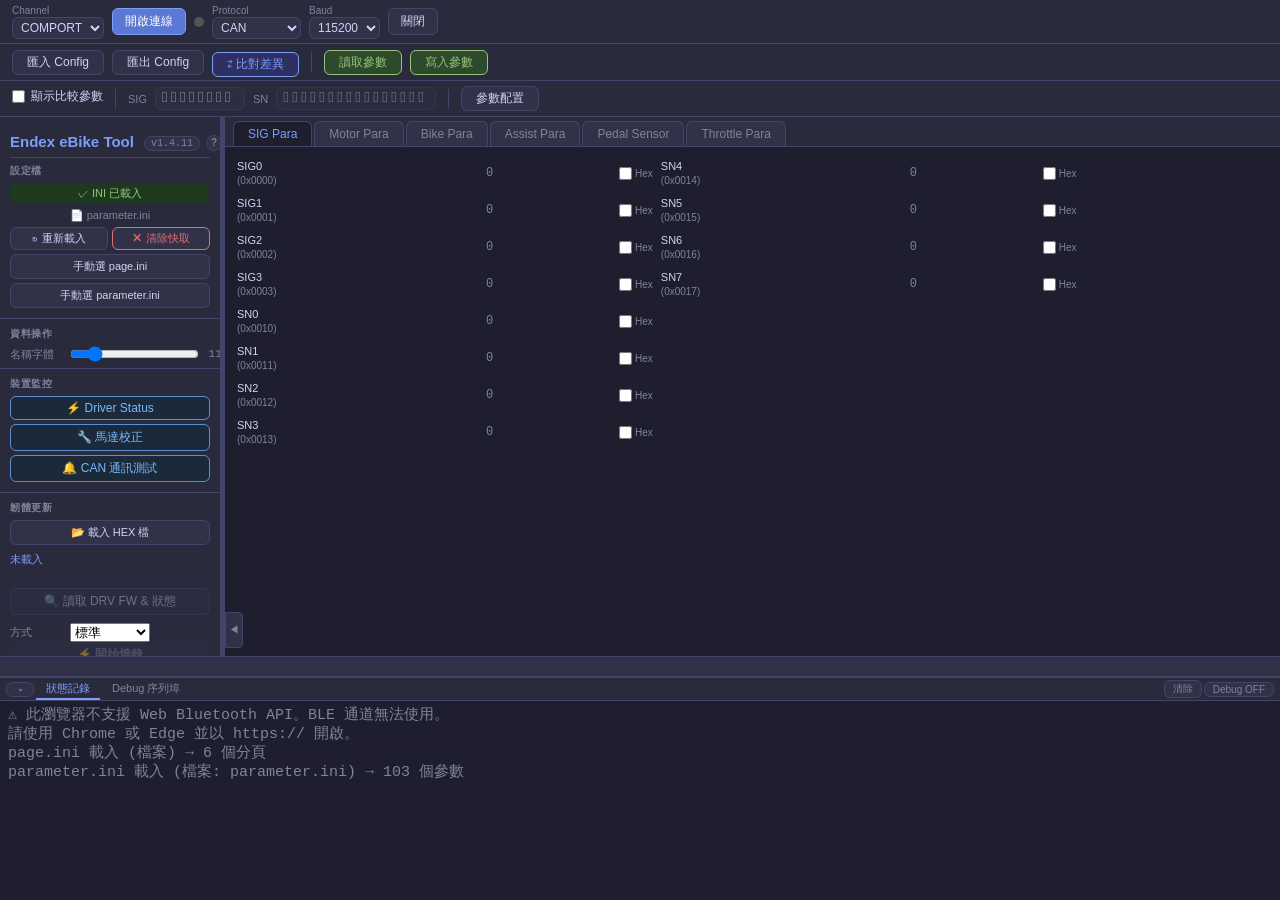
==== commit d161cb7e: "v1.4.11：新增馬達校正功能與 CAN 通訊測試按鈕 側欄「裝置監控」新增「馬達校正」（CAN only），對應桌面版工具的校正流程： 送出啟動觸發與校正指令後每約 590ms 輪詢一次進度，顯示" ====
--- a/index.html
+++ b/index.html
@@ -130,6 +130,8 @@
     <section class="sb-section">
       <h4 class="sb-title">裝置監控</h4>
       <button id="btnDriverStatus" class="btn btn-block btn-monitor" title="即時監控裝置狀態 (CAN only)">⚡ Driver Status</button>
+      <button id="btnCalibrate" class="btn btn-block btn-monitor" title="馬達校正流程 (CAN only)">🔧 馬達校正</button>
+      <button id="btnCalTrigger" class="btn btn-block btn-monitor" title="單獨送出觸發訊框 CAN ID 0x141030FF，不執行校正握手與輪詢流程 (CAN only)">🔔 CAN 通訊測試</button>
     </section>
 
     <section class="sb-section" id="burnSection">
@@ -405,6 +407,30 @@
   </div>
 </div>
 
+<!-- ══════════════════════════════════════════════════════
+     Motor Calibration modal
+     ══════════════════════════════════════════════════════ -->
+<div id="modalCalibrate" class="modal-overlay" style="display:none">
+  <div class="modal-box">
+    <div class="modal-hdr">
+      <span>馬達校正 <span class="drv-can-badge">CAN only</span></span>
+      <button class="modal-x" data-close="modalCalibrate">×</button>
+    </div>
+    <div class="modal-body">
+      <p class="cal-desc">啟動控制器的馬達校正程序，過程約需 30～40 秒，進行中請勿關閉序列埠或拔除連線。</p>
+      <button id="btnCalStart" class="btn btn-action btn-block">▶ 開始校正</button>
+      <div class="cal-progress-wrap">
+        <div id="calProgressBar" class="cal-progress-fill"></div>
+        <span id="calProgressLabel" class="cal-progress-label"></span>
+      </div>
+      <textarea id="calLog" class="cal-log" readonly></textarea>
+    </div>
+    <div class="modal-ftr">
+      <button class="btn" data-close="modalCalibrate">關閉</button>
+    </div>
+  </div>
+</div>
+
 <div id="sidebarBackdrop" class="sidebar-backdrop"></div>
 
 <script src="js/ini.js"></script>
--- a/style.css
+++ b/style.css
@@ -1184,3 +1184,52 @@
   pointer-events: none;
   text-shadow: 0 0 3px #000;
 }
+
+/* ── Motor Calibration ── */
+.cal-desc {
+  font-size: 12px;
+  color: var(--text-dim);
+  margin: 0 0 10px;
+  line-height: 1.5;
+}
+.cal-progress-wrap {
+  position: relative;
+  height: 18px;
+  background: var(--bg3);
+  border: 1px solid var(--border);
+  border-radius: var(--radius);
+  margin-top: 10px;
+  overflow: hidden;
+}
+.cal-progress-fill {
+  height: 100%;
+  width: 0%;
+  background: linear-gradient(90deg, #1a2a3a, #5b8fd4);
+  transition: width .25s;
+}
+.cal-progress-label {
+  position: absolute;
+  inset: 0;
+  display: flex;
+  align-items: center;
+  justify-content: center;
+  font-size: 11px;
+  font-family: var(--mono);
+  color: #fff;
+  pointer-events: none;
+  text-shadow: 0 0 3px #000;
+}
+.cal-log {
+  width: 100%;
+  height: 160px;
+  margin-top: 10px;
+  background: var(--bg);
+  color: var(--text-dim);
+  border: 1px solid var(--border);
+  border-radius: var(--radius);
+  resize: none;
+  padding: 6px 8px;
+  font-family: var(--mono);
+  font-size: 12px;
+  outline: none;
+}
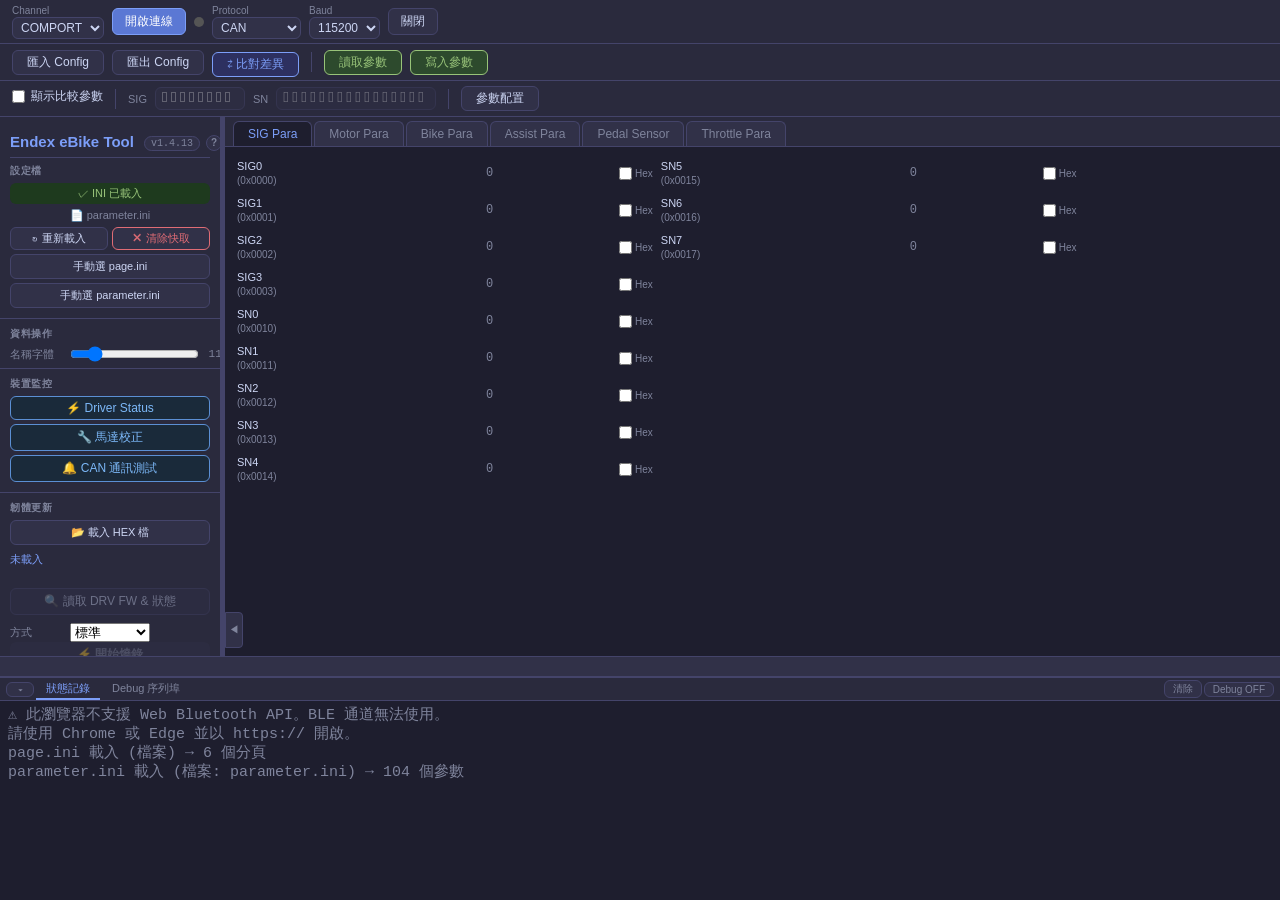
==== commit 1f363b19: "v1.4.13：新增讀取/寫入/匯入 Config 結果提醒小視窗 讀取參數、寫入參數、匯入 Config 執行完成後彈出小視窗顯示結果摘要 （成功/失敗筆數、失敗位址；寫入另顯示 Save 結果；匯" ====
--- a/index.html
+++ b/index.html
@@ -431,6 +431,24 @@
   </div>
 </div>
 
+<!-- ══════════════════════════════════════════════════════
+     Read/Write Result modal
+     ══════════════════════════════════════════════════════ -->
+<div id="modalResult" class="modal-overlay" style="display:none">
+  <div class="modal-box">
+    <div class="modal-hdr">
+      <span id="resultTitle">結果</span>
+      <button class="modal-x" data-close="modalResult">×</button>
+    </div>
+    <div class="modal-body">
+      <pre id="resultBody" class="result-pre"></pre>
+    </div>
+    <div class="modal-ftr">
+      <button class="btn" data-close="modalResult">關閉</button>
+    </div>
+  </div>
+</div>
+
 <div id="sidebarBackdrop" class="sidebar-backdrop"></div>
 
 <script src="js/ini.js"></script>
--- a/style.css
+++ b/style.css
@@ -1233,3 +1233,15 @@
   font-size: 12px;
   outline: none;
 }
+
+/* ── Read/Write Result modal ── */
+#modalResult .modal-hdr.result-ok   { color: var(--success); }
+#modalResult .modal-hdr.result-fail { color: var(--danger); }
+.result-pre {
+  margin: 0;
+  white-space: pre-wrap;
+  font-family: var(--mono);
+  font-size: 13px;
+  color: var(--text);
+  min-width: 280px;
+}
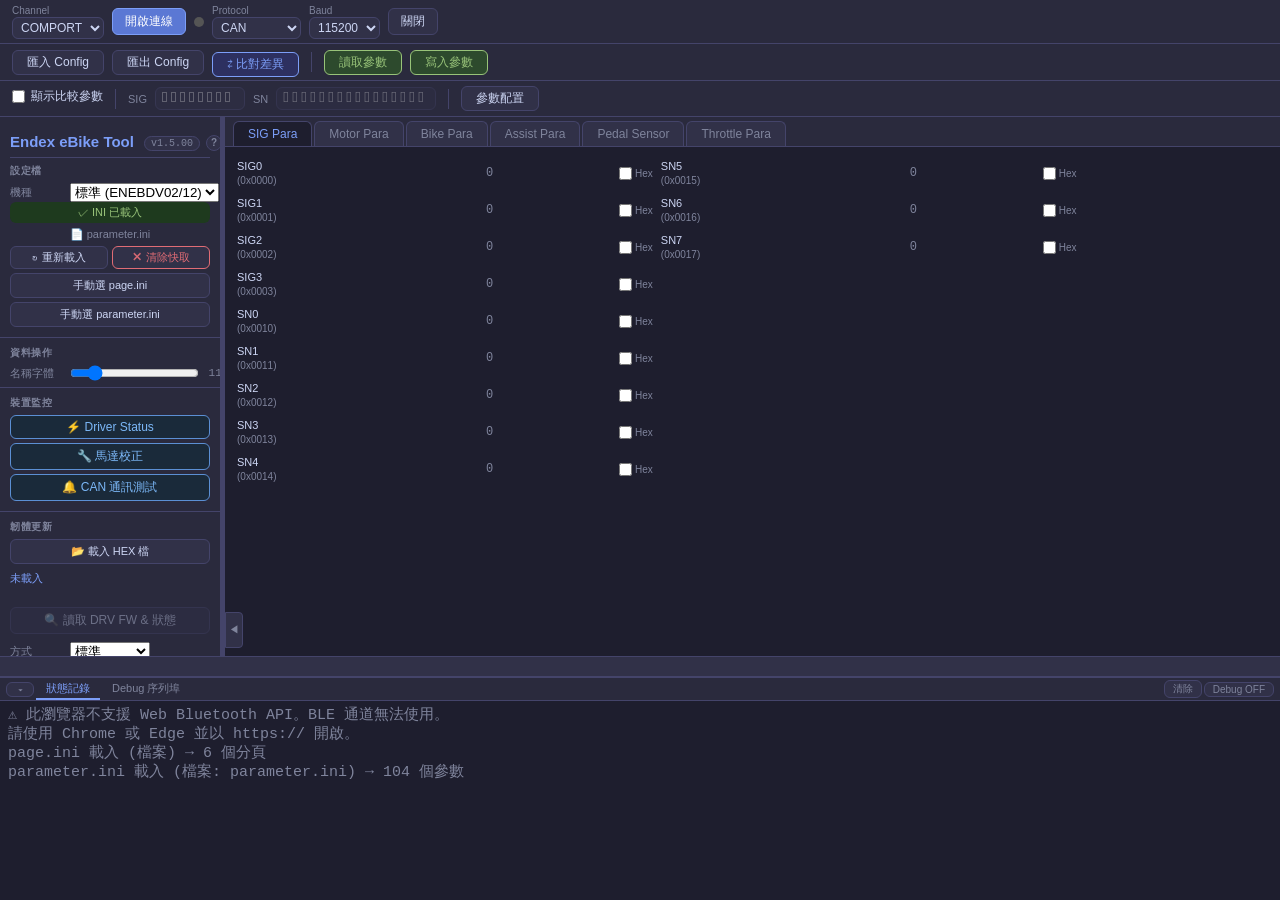
==== commit 3f833d44: "v1.5.00：新增 ENEBDV04(Schaca) 機種支援與比對 - 新增機種選單，可切換標準(ENEBDV02/12)/ENEBDV04(Schaca)，自動載入對應的   parameter" ====
--- a/index.html
+++ b/index.html
@@ -108,6 +108,13 @@
     <section class="sb-section">
       <div class="app-title sb-app-title">Endex eBike Tool <span id="appVersion" class="version-badge"></span><a href="manual.html" target="_blank" class="manual-link" title="開啟操作說明書">?</a></div>
       <h4 class="sb-title">設定檔</h4>
+      <div class="field-row">
+        <span class="field-lbl">機種</span>
+        <select id="selModel">
+          <option value="" selected>標準 (ENEBDV02/12)</option>
+          <option value="ENEBDV04">ENEBDV04 (Schaca)</option>
+        </select>
+      </div>
       <div id="autoLoadStatus" class="auto-status">載入中...</div>
       <div id="paramIniName" class="ini-filename" title="目前載入的 parameter.ini 檔名"></div>
       <div class="btn-row">
@@ -451,6 +458,7 @@
 
 <div id="sidebarBackdrop" class="sidebar-backdrop"></div>
 
+<script src="js/paramData.js"></script>
 <script src="js/ini.js"></script>
 <script src="js/protocol.js"></script>
 <script src="js/serial.js"></script>
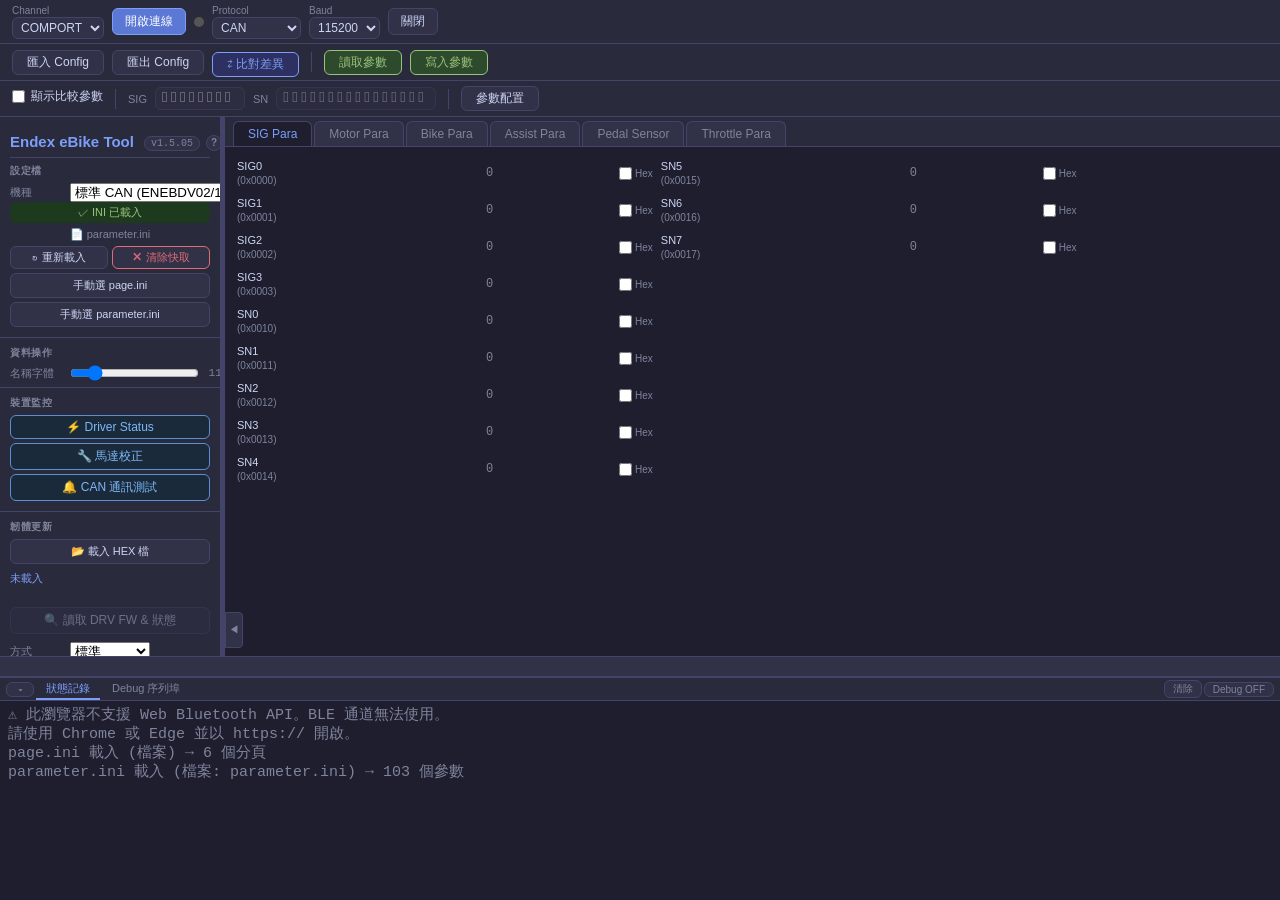
==== commit a6a2a767: "v1.5.05: add the UART line (ENEBDV01/11) as its own model The model selector only knew the standard " ====
--- a/index.html
+++ b/index.html
@@ -111,7 +111,8 @@
       <div class="field-row">
         <span class="field-lbl">機種</span>
         <select id="selModel">
-          <option value="" selected>標準 (ENEBDV02/12)</option>
+          <option value="" selected>標準 CAN (ENEBDV02/12)</option>
+          <option value="ENEBDV01">UART (ENEBDV01/11)</option>
           <option value="ENEBDV04">ENEBDV04 (Schaca)</option>
         </select>
       </div>
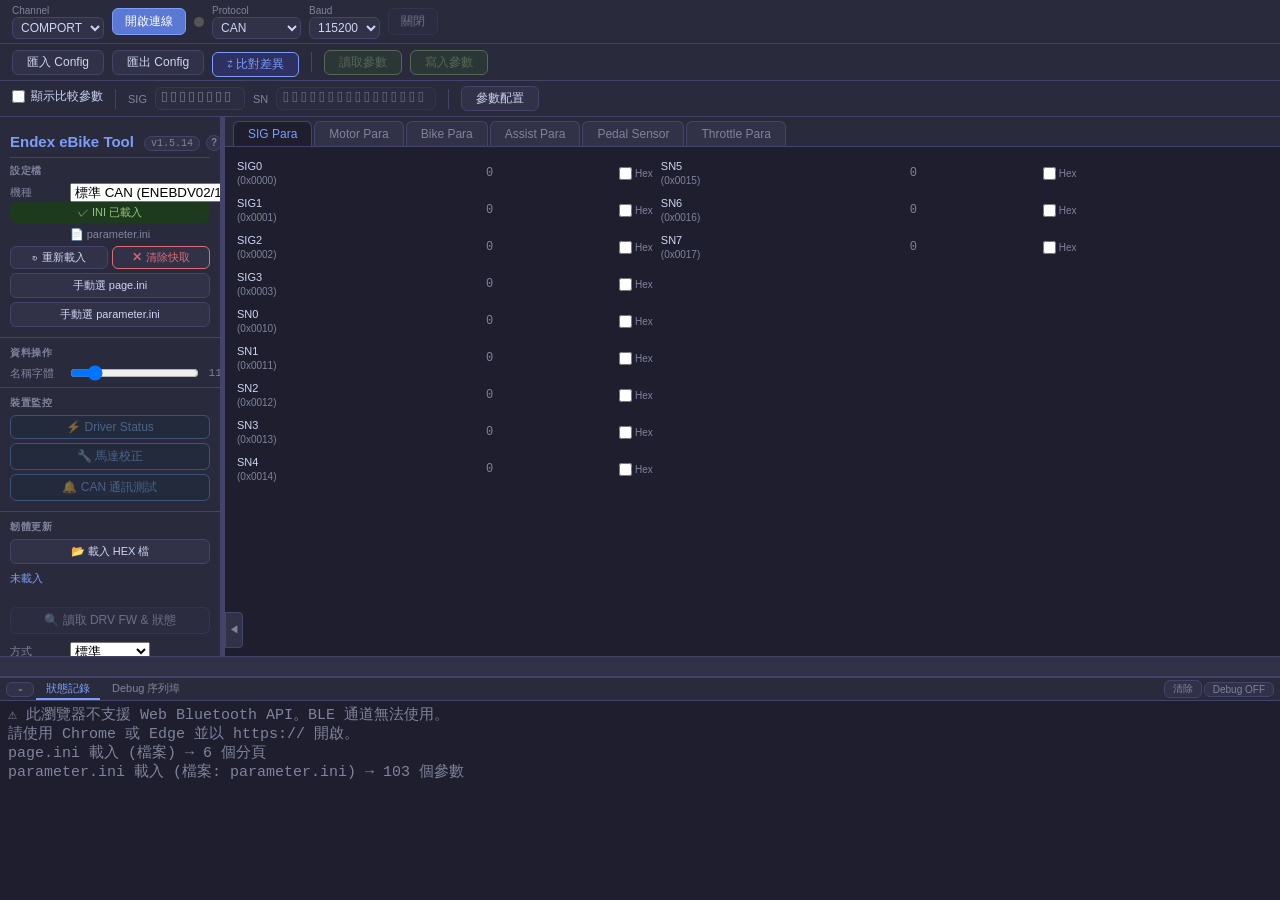
==== commit 4c05defe: "v1.5.14: 寫入前確認視窗，標明寫入來源（主/副、讀取/匯入檔名/預設值） Co-Authored-By: Claude Opus 5.5 <noreply@anthropic.com>" ====
--- a/index.html
+++ b/index.html
@@ -457,6 +457,23 @@
   </div>
 </div>
 
+<!-- ══════════════════════════════════════════════════════
+     Write confirm modal — buttons injected by JS
+     ══════════════════════════════════════════════════════ -->
+<div id="modalWriteConfirm" class="modal-overlay" style="display:none">
+  <div class="modal-box wc-box">
+    <div class="modal-hdr">
+      <span>確認寫入參數</span>
+      <button class="modal-x" data-close="modalWriteConfirm">×</button>
+    </div>
+    <div class="modal-body">
+      <div id="wcSources"></div>
+      <div id="wcNote" class="wc-note"></div>
+    </div>
+    <div class="modal-ftr" id="wcButtons"></div>
+  </div>
+</div>
+
 <div id="sidebarBackdrop" class="sidebar-backdrop"></div>
 
 <script src="js/paramData.js"></script>
--- a/style.css
+++ b/style.css
@@ -463,10 +463,44 @@
 }
 .param-val-wrap input[type="text"]:focus { outline: none; border-color: var(--accent); }
 .param-val-wrap input[type="text"].out-of-range { border-color: var(--danger); }
+.param-val-wrap input[type="text"].input-error  { border-color: var(--warn); box-shadow: 0 0 0 1px var(--warn); }
+
+/* Inline commit error — floats under the input so the row grid is unaffected */
+.param-val-wrap { position: relative; }
+.param-err:empty { display: none; }
+.param-err {
+  position: absolute;
+  top: 100%;
+  left: 0;
+  z-index: 20;
+  margin-top: 2px;
+  padding: 2px 6px;
+  border-radius: var(--radius);
+  background: var(--bg);
+  border: 1px solid var(--warn);
+  color: var(--warn);
+  font-size: 12px;
+  white-space: nowrap;
+  pointer-events: none;
+}
 
 /* showPara 來源標記 */
 .val-from-para     { color: var(--accent) !important; }
 .val-from-fallback { color: var(--text-dim) !important; }
+
+/* 匯入 Config 差異標記：缺少地址（紅）/ 已由檔案更新（藍） */
+.param-row-missing {
+  background: rgba(224, 108, 117, 0.16);
+  box-shadow: inset 3px 0 0 0 var(--danger);
+}
+.param-row-missing:hover { background: rgba(224, 108, 117, 0.26); }
+.param-row-missing .param-name-text { color: var(--danger); }
+
+.param-row-updated {
+  background: rgba(124, 158, 248, 0.10);
+  box-shadow: inset 3px 0 0 0 var(--accent);
+}
+.param-row-updated:hover { background: rgba(124, 158, 248, 0.18); }
 
 .show-para-legend {
   display: flex;
@@ -1234,6 +1268,21 @@
   outline: none;
 }
 
+/* ── Write confirm modal ── */
+.wc-box { width: min(520px, 96vw); }
+.wc-src {
+  border: 1px solid var(--border);
+  border-radius: var(--radius);
+  padding: 8px 12px;
+  margin-bottom: 8px;
+}
+.wc-src.wc-current { border-color: var(--accent); }
+.wc-src-title { font-weight: 600; margin-bottom: 4px; }
+.wc-src-line  { font-size: 13px; color: var(--text-dim); }
+.wc-src-line b { color: var(--text); font-weight: 600; }
+.wc-src-warn  { font-size: 13px; color: var(--warn); margin-top: 4px; }
+.wc-note { font-size: 12px; color: var(--text-dim); white-space: pre-wrap; }
+
 /* ── Read/Write Result modal ── */
 #modalResult .modal-hdr.result-ok   { color: var(--success); }
 #modalResult .modal-hdr.result-fail { color: var(--danger); }
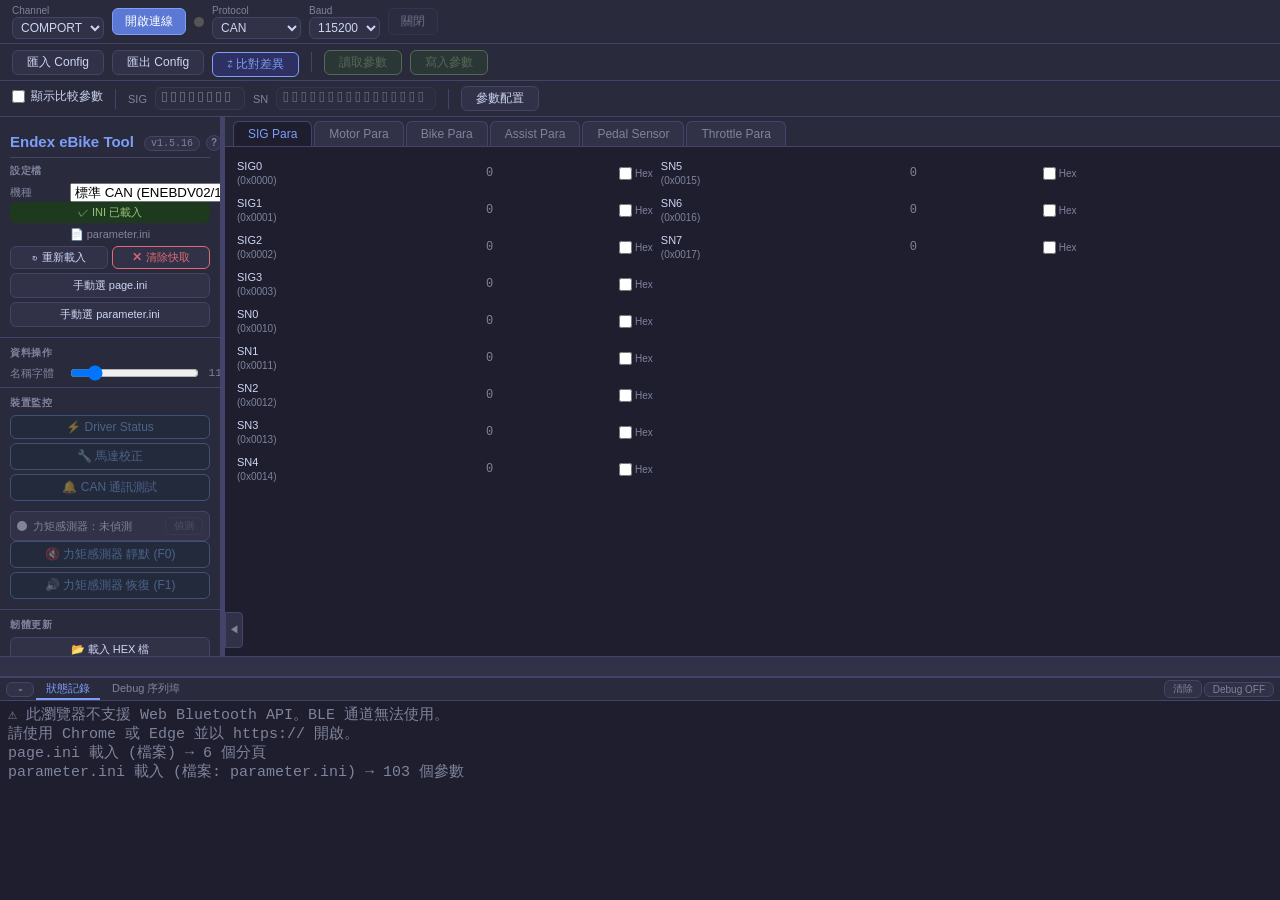
==== commit 4df08cb5: "v1.5.16: 力矩感測器偵測／狀態提醒、靜默 F0／恢復 F1，check_fw 略過其他 CAN ID Co-Authored-By: Claude Opus 5.5 <noreply@anth" ====
--- a/index.html
+++ b/index.html
@@ -7,6 +7,10 @@
   <link rel="stylesheet" href="style.css">
 </head>
 <body>
+<div id="tsToast" class="ts-toast" hidden title="點擊關閉">
+  <div id="tsToastTitle" class="ts-toast-title"></div>
+  <div id="tsToastSub" class="ts-toast-sub"></div>
+</div>
 
 <!-- ── Top bar: serial connection ── -->
 <header class="topbar">
@@ -140,6 +144,16 @@
       <button id="btnDriverStatus" class="btn btn-block btn-monitor" title="即時監控裝置狀態 (CAN only)">⚡ Driver Status</button>
       <button id="btnCalibrate" class="btn btn-block btn-monitor" title="馬達校正流程 (CAN only)">🔧 馬達校正</button>
       <button id="btnCalTrigger" class="btn btn-block btn-monitor" title="單獨送出觸發訊框 CAN ID 0x141030FF，不執行校正握手與輪詢流程 (CAN only)">🔔 CAN 通訊測試</button>
+      <div id="tsStatus" class="ts-status" title="力矩感測器廣播 0x18F50133 的接收狀態（偵測／靜默／恢復時更新）">
+        <span id="tsStatusDot" class="ts-dot"></span>
+        <span class="ts-status-text">
+          <span id="tsStatusText">力矩感測器：未偵測</span>
+          <span id="tsStatusSub" class="ts-status-sub"></span>
+        </span>
+        <button id="btnTsDetect" class="btn-tiny" title="監聽 bus，確認是否收到力矩感測器廣播 0x18F50133 (CAN only)">偵測</button>
+      </div>
+      <button id="btnTsSilent" class="btn btn-block btn-monitor" title="直接送出總線命令 0x08F20020 D0=0xF0 要求停止廣播，並自動偵測直到 0x18F50133 無訊號 (CAN only)">🔇 力矩感測器 靜默 (F0)</button>
+      <button id="btnTsResume" class="btn btn-block btn-monitor" title="送出總線命令 0x08F20020 D0=0xF1 恢復廣播，並確認是否收到 0x18F50133 (CAN only)">🔊 力矩感測器 恢復 (F1)</button>
     </section>
 
     <section class="sb-section" id="burnSection">
--- a/style.css
+++ b/style.css
@@ -295,6 +295,73 @@
   cursor: pointer;
   font-size: 12px;
 }
+.ts-status {
+  --ts-color: var(--text-dim);
+  display: flex;
+  align-items: center;
+  gap: 6px;
+  margin-top: 6px;
+  padding: 5px 6px;
+  font-size: 11px;
+  border: 1px solid var(--border);
+  border-radius: var(--radius);
+  background: var(--bg3);
+}
+.ts-status.ok     { --ts-color: var(--success); }
+.ts-status.none   { --ts-color: var(--danger); }
+.ts-status.silent { --ts-color: var(--warn); }
+.ts-status.ok, .ts-status.none, .ts-status.silent {
+  border-color: var(--ts-color);
+  background: color-mix(in srgb, var(--ts-color) 14%, var(--bg3));
+}
+.ts-dot {
+  width: 10px;
+  height: 10px;
+  border-radius: 50%;
+  flex-shrink: 0;
+  background: var(--ts-color);
+}
+.ts-status.ok .ts-dot { animation: ts-pulse 1.2s ease-in-out infinite; }
+@keyframes ts-pulse {
+  0%, 100% { box-shadow: 0 0 0 0 color-mix(in srgb, var(--success) 70%, transparent); }
+  50%      { box-shadow: 0 0 0 4px transparent; }
+}
+.ts-status-text { flex: 1; min-width: 0; color: var(--ts-color); }
+.ts-status.ok #tsStatusText,
+.ts-status.none #tsStatusText,
+.ts-status.silent #tsStatusText { font-weight: 600; font-size: 12px; }
+.ts-status-sub { display: block; font-size: 10px; color: var(--text-dim); }
+.ts-status-sub:empty { display: none; }
+.ts-status.flash { animation: ts-flash .6s ease-out 2; }
+@keyframes ts-flash {
+  50% { background: color-mix(in srgb, var(--ts-color) 40%, var(--bg3)); }
+}
+.ts-status .btn-tiny:disabled { opacity: .4; cursor: not-allowed; }
+.ts-toast {
+  --ts-color: var(--success);
+  position: fixed;
+  top: 56px;
+  left: 50%;
+  transform: translateX(-50%);
+  z-index: 2000;
+  max-width: min(560px, calc(100vw - 32px));
+  padding: 12px 20px;
+  border: 2px solid var(--ts-color);
+  border-radius: var(--radius);
+  background: color-mix(in srgb, var(--ts-color) 22%, var(--bg2));
+  box-shadow: 0 6px 24px rgba(0, 0, 0, .5);
+  cursor: pointer;
+  animation: ts-toast-in .25s ease-out;
+}
+.ts-toast[hidden] { display: none; }
+.ts-toast.none   { --ts-color: var(--danger); }
+.ts-toast.silent { --ts-color: var(--warn); }
+.ts-toast-title { font-size: 16px; font-weight: 700; color: var(--ts-color); }
+.ts-toast-sub { margin-top: 4px; font-family: var(--mono); font-size: 12px; color: var(--text); }
+@keyframes ts-toast-in {
+  from { opacity: 0; transform: translate(-50%, -12px); }
+  to   { opacity: 1; transform: translate(-50%, 0); }
+}
 .field-row {
   display: flex;
   align-items: center;
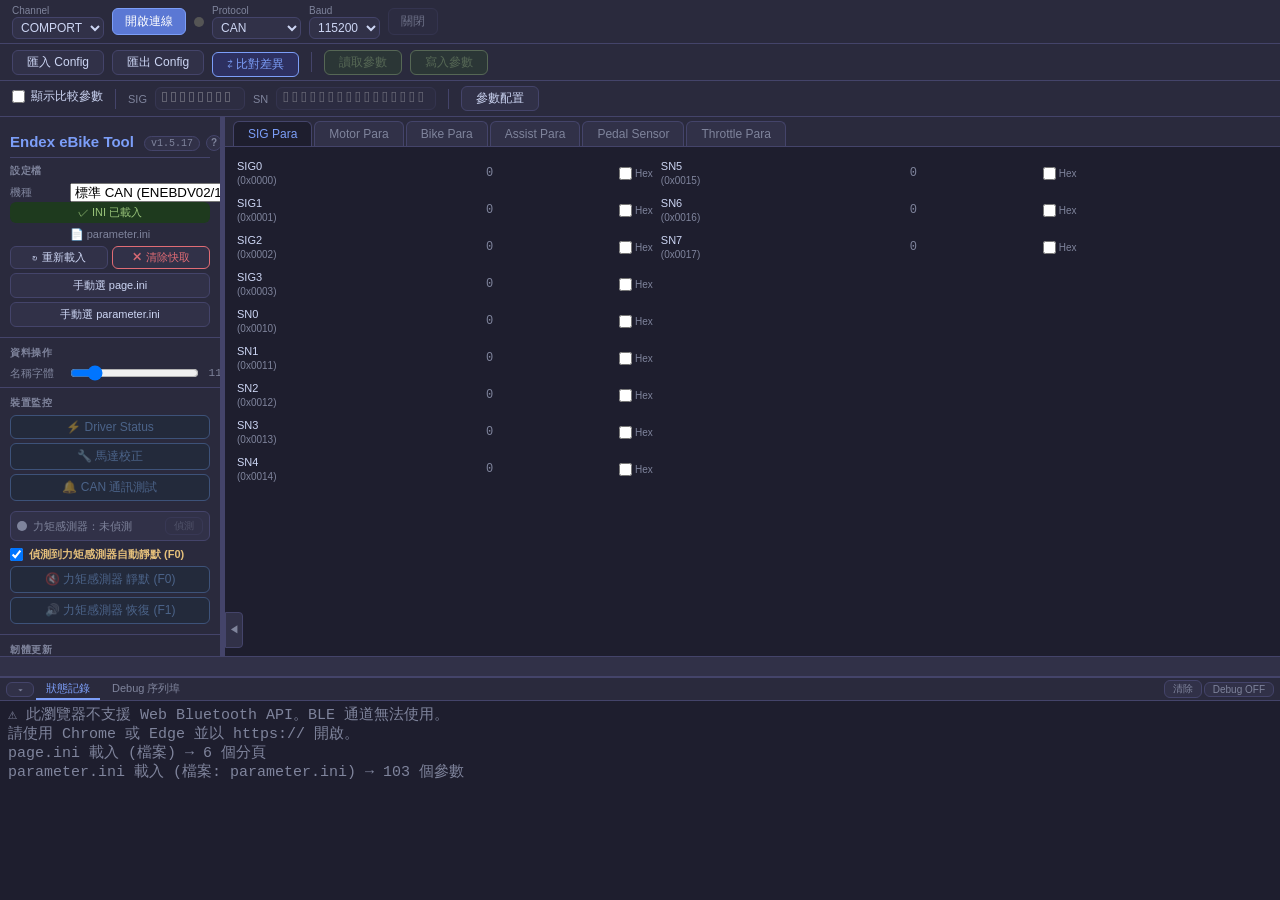
==== commit 79649782: "v1.5.17: 偵測到力矩感測器自動靜默 (F0)、燒錄完成後自動恢復 (F1) 勾選 Co-Authored-By: Claude Opus 5.5 <noreply@anthropic.com>" ====
--- a/index.html
+++ b/index.html
@@ -152,6 +152,9 @@
         </span>
         <button id="btnTsDetect" class="btn-tiny" title="監聽 bus，確認是否收到力矩感測器廣播 0x18F50133 (CAN only)">偵測</button>
       </div>
+      <label class="chk-label ts-auto-silent" title="勾選後，偵測（含連線後自動偵測）收到力矩感測器廣播 0x18F50133 時，自動送出靜默 (F0)">
+        <input type="checkbox" id="chkTsAutoSilent" checked><span>偵測到力矩感測器自動靜默 (F0)</span>
+      </label>
       <button id="btnTsSilent" class="btn btn-block btn-monitor" title="直接送出總線命令 0x08F20020 D0=0xF0 要求停止廣播，並自動偵測直到 0x18F50133 無訊號 (CAN only)">🔇 力矩感測器 靜默 (F0)</button>
       <button id="btnTsResume" class="btn btn-block btn-monitor" title="送出總線命令 0x08F20020 D0=0xF1 恢復廣播，並確認是否收到 0x18F50133 (CAN only)">🔊 力矩感測器 恢復 (F1)</button>
     </section>
@@ -176,6 +179,9 @@
           <option value="248">248 bytes</option>
         </select>
       </div>
+      <label class="chk-label ts-auto-silent" title="勾選後，燒錄完成且 Jump to App OK 時，自動送出力矩感測器恢復 (F1) 0x08F20020 D0=0xF1 (CAN only)">
+        <input type="checkbox" id="chkTsResumeAfterBurn" checked><span>燒錄完成後恢復力矩感測器 (F1)</span>
+      </label>
       <button id="btnBurn" class="btn btn-block btn-burn" disabled>⚡ 開始燒錄</button>
       <div class="burn-progress-wrap">
         <div id="burnProgressBar" class="burn-progress-fill"></div>
--- a/style.css
+++ b/style.css
@@ -337,6 +337,8 @@
   50% { background: color-mix(in srgb, var(--ts-color) 40%, var(--bg3)); }
 }
 .ts-status .btn-tiny:disabled { opacity: .4; cursor: not-allowed; }
+.ts-auto-silent { margin: 6px 0 4px; font-size: 11px; }
+.ts-auto-silent:has(input:checked) { color: var(--warn); font-weight: 600; }
 .ts-toast {
   --ts-color: var(--success);
   position: fixed;
